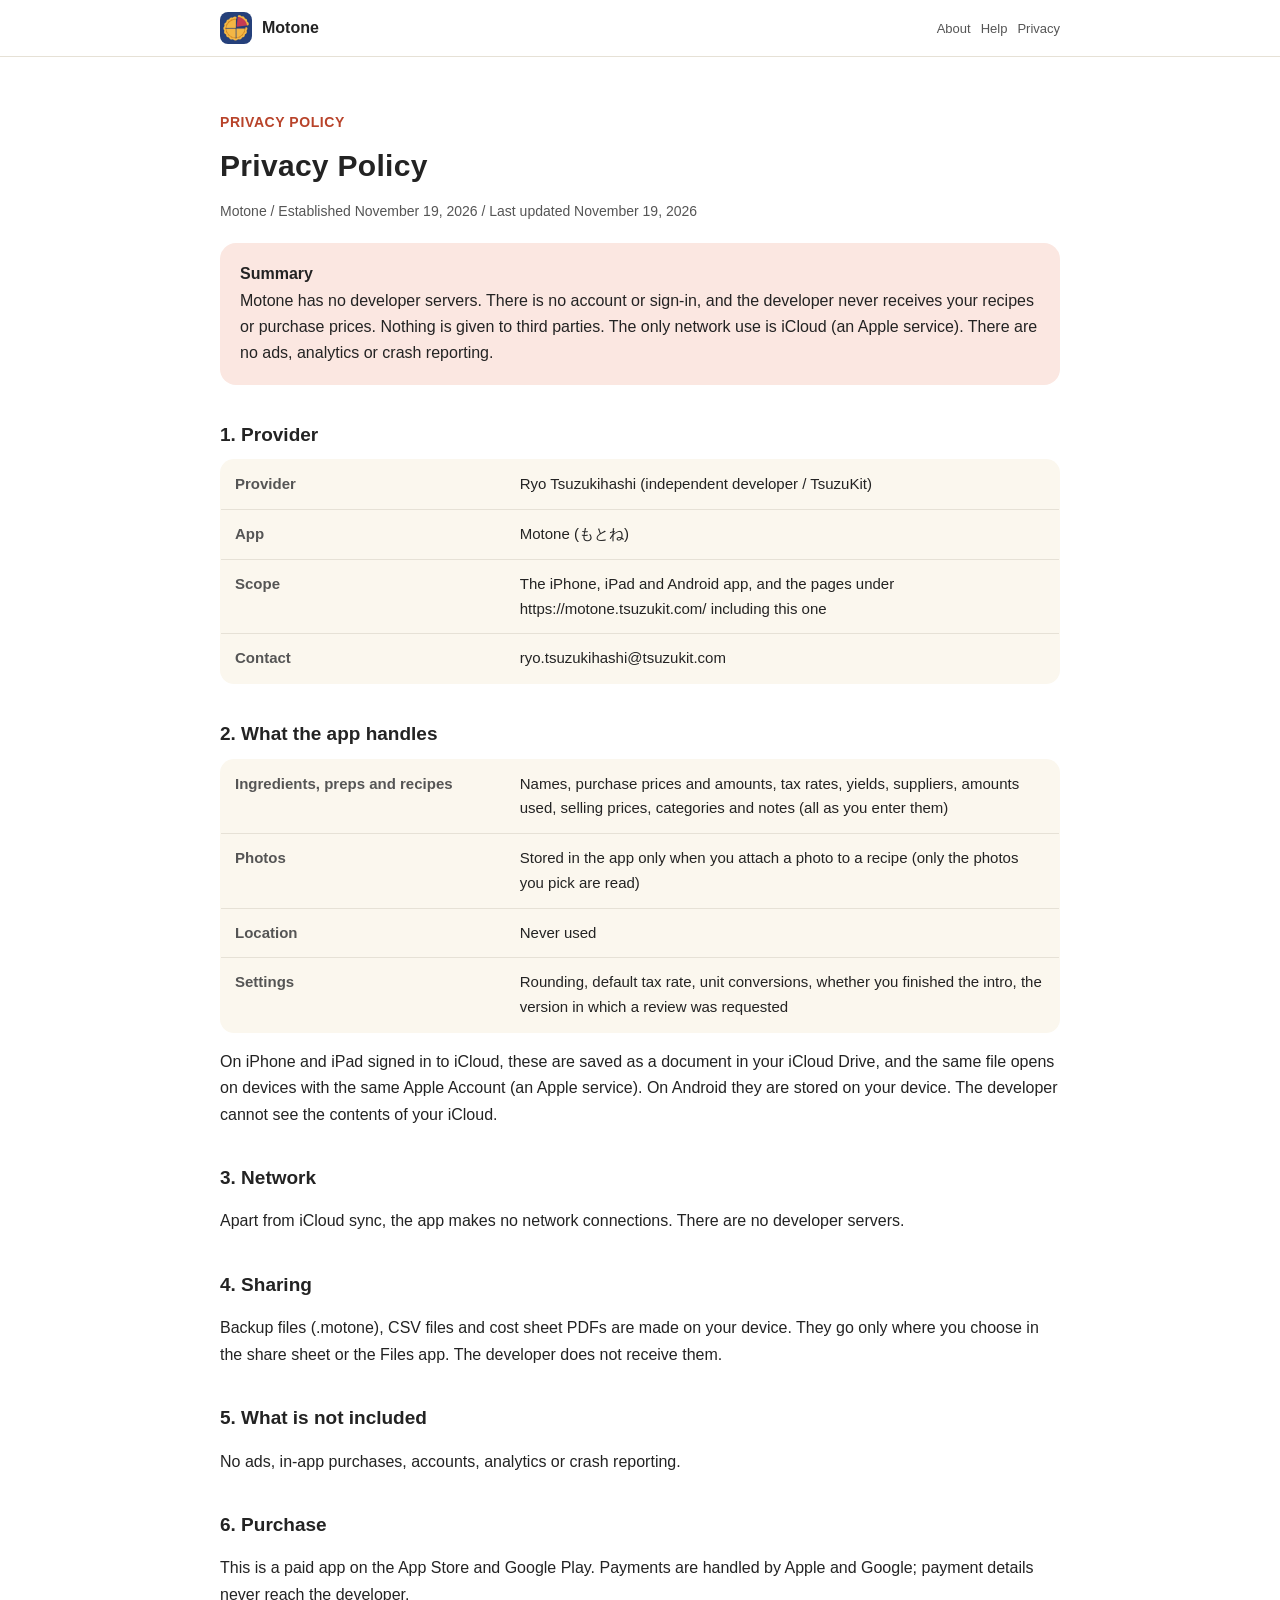
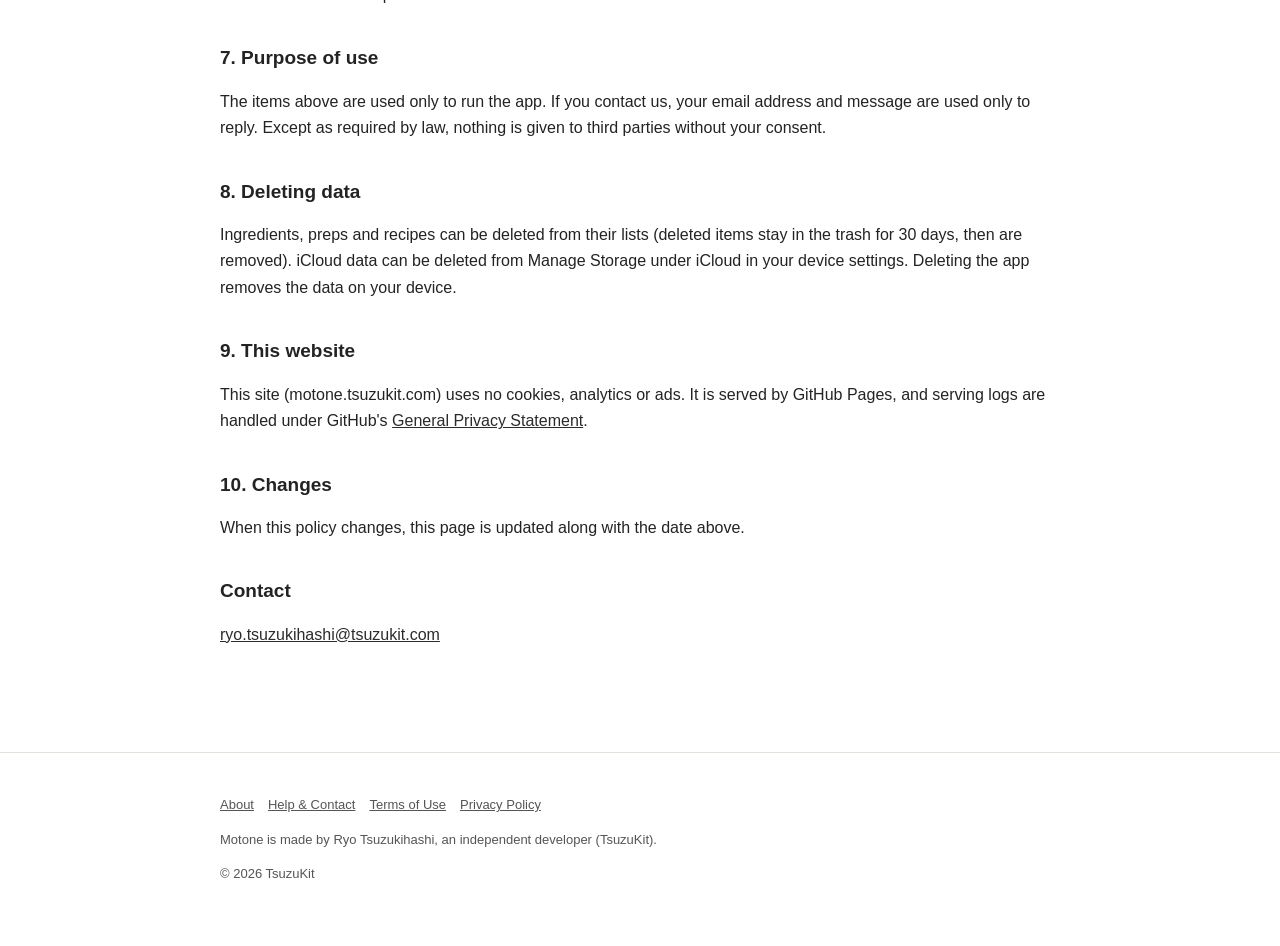
==== privacy.html @ 6764153f "Motone のサイトを出す" ====
<!DOCTYPE html>
<html lang="ja" data-title-ja="プライバシーポリシー - もとね" data-title-en="Privacy Policy - Motone">
<head>
<meta charset="UTF-8">
<meta name="viewport" content="width=device-width, initial-scale=1">
<script>(function(){var l=navigator.languages&&navigator.languages.length?navigator.languages:[navigator.language||"ja"],p="en";for(var i=0;i<l.length;i++){var c=String(l[i]).toLowerCase();if(c.indexOf("ja")===0){p="ja";break}if(c.indexOf("en")===0){p="en";break}}var d=document.documentElement;d.lang=p;var t=d.getAttribute("data-title-"+p);if(t){document.title=t}})();</script>
<title>プライバシーポリシー - もとね</title>
<meta name="description" content="もとねのプライバシーポリシー。開発者は個人情報を集めません。レシピと仕入れ値は端末の外に送りません。 / Privacy Policy for Motone. The developer collects no personal information. Your recipes and purchase prices never leave your device.">
<meta property="og:title" content="プライバシーポリシー - もとね">
<meta property="og:description" content="もとねのプライバシーポリシー。開発者は個人情報を集めません。レシピと仕入れ値は端末の外に送りません。">
<meta property="og:type" content="website">
<meta property="og:url" content="https://motone.tsuzukit.com/privacy.html">
<meta property="og:image" content="https://motone.tsuzukit.com/assets/og.jpg">
<link rel="icon" href="assets/icon.png">
<link rel="apple-touch-icon" href="assets/icon.png">
<link rel="stylesheet" href="style.css">
</head>
<body>
<div data-l="ja" lang="ja">
<header class="site"><div class="wrap">
<a class="brand" href="./"><img src="assets/icon.png" alt="" width="32" height="32">もとね</a>
<nav class="site"><a href="./">紹介</a><a href="support.html">使い方</a><a href="privacy.html">プライバシー</a></nav>
</div></header>
<main class="wrap">
<article class="doc">
<p class="eyebrow">PRIVACY POLICY</p>
<h1>プライバシーポリシー</h1>
<p class="meta">もとね／制定日 2026年11月19日／改定日 2026年11月19日</p>
<div class="summary"><strong>このポリシーの要旨</strong><br>もとねは、開発者のサーバーを持たないアプリです。アカウント登録やログインはなく、開発者があなたのレシピや仕入れ値を受け取ることはありません。第三者に渡すこともありません。通信は iCloud（Apple のサービス）だけです。広告、分析ツール、クラッシュを報告する仕組みは入れていません。</div>
<h2>1. 提供者</h2>
<table>
<tr><th>提供者</th><td>續橋涼（個人開発者 / TsuzuKit）</td></tr>
<tr><th>アプリ名</th><td>もとね（英語名 Motone）</td></tr>
<tr><th>対象</th><td>iPhone・iPad・Android 向けアプリと、このページを含む https://motone.tsuzukit.com/ 配下のページ</td></tr>
<tr><th>連絡先</th><td>ryo.tsuzukihashi@tsuzukit.com</td></tr>
</table>
<h2>2. アプリが扱うもの</h2>
<table>
<tr><th>材料・中間品・レシピ</th><td>名前・仕入れの値段と量・税率・歩留まり・仕入先・使う量・売価・分類・メモ（どれもあなたが入れたもの）</td></tr>
<tr><th>写真</th><td>レシピに写真を付けたときだけ、その写真をアプリの中に保存します（写真のライブラリは選んだ写真だけを読みます）</td></tr>
<tr><th>位置</th><td>使いません</td></tr>
<tr><th>アプリの設定</th><td>端数の処理・既定の税率・単位の換算・案内を終えたかどうか・レビューのお願いを出した版</td></tr>
</table>
<p>これらは、iCloud に入っている iPhone・iPad ではあなたの iCloud Drive の書類として保存し、同じ Apple アカウントの端末で同じものを開きます（Apple のサービス）。Android では端末の中に保存します。開発者は、あなたの iCloud の中身を見ることはできません。</p>
<h2>3. 通信</h2>
<p>iCloud との同期のほかに、通信はしません。開発者のサーバーはありません。</p>
<h2>4. 書き出し</h2>
<p>控えのファイル（.motone）・CSV・原価表の PDF は端末の中で作ります。送り先は、あなたが共有の画面やファイル App で選んだ場所です。開発者には届きません。</p>
<h2>5. 入れていないもの</h2>
<p>広告・アプリ内課金・アカウント登録・分析ツール・クラッシュの報告は入れていません。</p>
<h2>6. 購入</h2>
<p>本アプリは App Store と Google Play の有料アプリです。お支払いは Apple・Google が処理し、支払いの情報は開発者には届きません。</p>
<h2>7. 情報を使う目的</h2>
<p>上のものは、アプリを動かすためだけに使います。お問い合わせをいただいたときは、メールアドレスと内容をお返事のためだけに使います。法令にもとづく場合を除き、本人の同意なく第三者に渡すことはありません。</p>
<h2>8. 消したいとき</h2>
<p>材料・中間品・レシピは、それぞれの一覧から消せます（消したものはゴミ箱に30日残り、そのあと消えます）。iCloud の記録は、端末の設定の iCloud の「ストレージを管理」から消せます。アプリを消すと、端末の中のデータは消えます。</p>
<h2>9. このウェブサイトについて</h2>
<p>このサイト（motone.tsuzukit.com）は、Cookie も、アクセスを計測する仕組みも、広告も使っていません。サイトは GitHub Pages で配信しており、配信の記録は GitHub の <a href="https://docs.github.com/ja/site-policy/privacy-policies/github-general-privacy-statement">プライバシーについての声明</a> に沿って扱われます。</p>
<h2>10. 改定</h2>
<p>このポリシーを変えるときは、このページを書きかえ、上の改定日を新しくします。</p>
<h2>お問い合わせ</h2>
<p><a href="mailto:ryo.tsuzukihashi@tsuzukit.com">ryo.tsuzukihashi@tsuzukit.com</a></p>
</article>
</main>
<footer class="site"><div class="wrap">
<p><a href="./">紹介</a><a href="support.html">使い方とお問い合わせ</a><a href="terms.html">利用規約</a><a href="privacy.html">プライバシーポリシー</a></p>
<p>もとねは、個人開発者の續橋涼（TsuzuKit）が作っているアプリです。</p>
<p>© 2026 TsuzuKit</p>
</div></footer>
</div>
<div data-l="en" lang="en">
<header class="site"><div class="wrap">
<a class="brand" href="./"><img src="assets/icon.png" alt="" width="32" height="32">Motone</a>
<nav class="site"><a href="./">About</a><a href="support.html">Help</a><a href="privacy.html">Privacy</a></nav>
</div></header>
<main class="wrap">
<article class="doc">
<p class="eyebrow">PRIVACY POLICY</p>
<h1>Privacy Policy</h1>
<p class="meta">Motone / Established November 19, 2026 / Last updated November 19, 2026</p>
<div class="summary"><strong>Summary</strong><br>Motone has no developer servers. There is no account or sign-in, and the developer never receives your recipes or purchase prices. Nothing is given to third parties. The only network use is iCloud (an Apple service). There are no ads, analytics or crash reporting.</div>
<h2>1. Provider</h2>
<table>
<tr><th>Provider</th><td>Ryo Tsuzukihashi (independent developer / TsuzuKit)</td></tr>
<tr><th>App</th><td>Motone (もとね)</td></tr>
<tr><th>Scope</th><td>The iPhone, iPad and Android app, and the pages under https://motone.tsuzukit.com/ including this one</td></tr>
<tr><th>Contact</th><td>ryo.tsuzukihashi@tsuzukit.com</td></tr>
</table>
<h2>2. What the app handles</h2>
<table>
<tr><th>Ingredients, preps and recipes</th><td>Names, purchase prices and amounts, tax rates, yields, suppliers, amounts used, selling prices, categories and notes (all as you enter them)</td></tr>
<tr><th>Photos</th><td>Stored in the app only when you attach a photo to a recipe (only the photos you pick are read)</td></tr>
<tr><th>Location</th><td>Never used</td></tr>
<tr><th>Settings</th><td>Rounding, default tax rate, unit conversions, whether you finished the intro, the version in which a review was requested</td></tr>
</table>
<p>On iPhone and iPad signed in to iCloud, these are saved as a document in your iCloud Drive, and the same file opens on devices with the same Apple Account (an Apple service). On Android they are stored on your device. The developer cannot see the contents of your iCloud.</p>
<h2>3. Network</h2>
<p>Apart from iCloud sync, the app makes no network connections. There are no developer servers.</p>
<h2>4. Sharing</h2>
<p>Backup files (.motone), CSV files and cost sheet PDFs are made on your device. They go only where you choose in the share sheet or the Files app. The developer does not receive them.</p>
<h2>5. What is not included</h2>
<p>No ads, in-app purchases, accounts, analytics or crash reporting.</p>
<h2>6. Purchase</h2>
<p>This is a paid app on the App Store and Google Play. Payments are handled by Apple and Google; payment details never reach the developer.</p>
<h2>7. Purpose of use</h2>
<p>The items above are used only to run the app. If you contact us, your email address and message are used only to reply. Except as required by law, nothing is given to third parties without your consent.</p>
<h2>8. Deleting data</h2>
<p>Ingredients, preps and recipes can be deleted from their lists (deleted items stay in the trash for 30 days, then are removed). iCloud data can be deleted from Manage Storage under iCloud in your device settings. Deleting the app removes the data on your device.</p>
<h2>9. This website</h2>
<p>This site (motone.tsuzukit.com) uses no cookies, analytics or ads. It is served by GitHub Pages, and serving logs are handled under GitHub's <a href="https://docs.github.com/en/site-policy/privacy-policies/github-general-privacy-statement">General Privacy Statement</a>.</p>
<h2>10. Changes</h2>
<p>When this policy changes, this page is updated along with the date above.</p>
<h2>Contact</h2>
<p><a href="mailto:ryo.tsuzukihashi@tsuzukit.com">ryo.tsuzukihashi@tsuzukit.com</a></p>
</article>
</main>
<footer class="site"><div class="wrap">
<p><a href="./">About</a><a href="support.html">Help & Contact</a><a href="terms.html">Terms of Use</a><a href="privacy.html">Privacy Policy</a></p>
<p>Motone is made by Ryo Tsuzukihashi, an independent developer (TsuzuKit).</p>
<p>© 2026 TsuzuKit</p>
</div></footer>
</div>
</body>
</html>
---- style.css ----
/* もとね — 白い地・墨の文字・朱の差し色（白の上で 4.5:1 以上） */
:root {
  --paper: #ffffff; --card: #fbf7ee; --ink: #232323; --sub: #555555; --line: #e6e1d6;
  --vermilion: #b8432a; --vermilion-soft: #fbe7e1; --navy: #2b2b2b; --correct: #3f7a33;
}
@media (prefers-color-scheme: dark) {
  :root { --paper: #121418; --card: #1b1e24; --ink: #eef0f4; --sub: #b4b9c4; --line: #2a2f38;
    --vermilion: #ffd45c; --vermilion-soft: #2a2618; --navy: #ffd45c; --correct: #9fd08c; }
}
* { box-sizing: border-box; }
html { -webkit-text-size-adjust: 100%; }
body { margin: 0; background: var(--paper); color: var(--ink); line-height: 1.8;
  font-family: -apple-system, BlinkMacSystemFont, "Hiragino Sans", "Hiragino Kaku Gothic ProN", "Noto Sans JP", sans-serif; }
a { color: var(--navy); }
.wrap { max-width: 880px; margin: 0 auto; padding: 0 20px; }
header.site { border-bottom: 1px solid var(--line); background: var(--paper); position: sticky; top: 0; z-index: 5; }
header.site .wrap { display: flex; align-items: center; gap: 16px; min-height: 56px; }
.brand { display: flex; align-items: center; gap: 10px; font-weight: 800; text-decoration: none; color: var(--ink); margin-right: auto; }
.brand img { width: 32px; height: 32px; border-radius: 8px; }
nav.site a { font-size: 14px; text-decoration: none; color: var(--sub); margin-left: 14px; white-space: nowrap; }
nav.site a:hover { color: var(--ink); }
.hero { padding: 56px 0 40px; display: grid; gap: 32px; align-items: center; }
@media (min-width: 760px) { .hero { grid-template-columns: 1.1fr 0.9fr; } }
.eyebrow { color: var(--vermilion); font-weight: 700; font-size: 14px; letter-spacing: 0.04em; }
h1 { font-size: clamp(30px, 6vw, 46px); line-height: 1.35; margin: 8px 0 16px; letter-spacing: 0.01em; }
h2 { font-size: 24px; margin: 56px 0 16px; line-height: 1.5; }
h3 { font-size: 17px; margin: 0 0 6px; }
.lead { font-size: 17px; color: var(--sub); }
.cta { display: inline-block; margin-top: 20px; background: var(--vermilion); color: #ffffff; font-weight: 700; text-decoration: none;
  padding: 14px 26px; border-radius: 16px; }
.note { font-size: 13px; color: var(--sub); }
.hero img { width: 100%; max-width: 320px; height: auto; justify-self: center; }
.grid { display: grid; gap: 14px; }
@media (min-width: 700px) { .grid.two { grid-template-columns: 1fr 1fr; } .grid.three { grid-template-columns: repeat(3, 1fr); } }
.card { background: var(--card); border: 1px solid var(--line); border-radius: 18px; padding: 20px; }
.card.em { background: var(--vermilion-soft); border-color: transparent; }
.steps { counter-reset: step; }
.steps .card { position: relative; padding-left: 62px; }
.steps .card::before { counter-increment: step; content: counter(step); position: absolute; left: 18px; top: 18px; width: 32px; height: 32px;
  border-radius: 50%; border: 2.5px solid var(--vermilion); color: var(--vermilion); font-weight: 800; display: grid; place-items: center; }
table { width: 100%; border-collapse: collapse; background: var(--card); border: 1px solid var(--line); border-radius: 14px; overflow: hidden; }
th, td { text-align: left; padding: 12px 14px; border-bottom: 1px solid var(--line); vertical-align: top; font-size: 15px; }
th { width: 34%; color: var(--sub); font-weight: 600; }
tr:last-child th, tr:last-child td { border-bottom: none; }
.doc { padding: 40px 0 24px; }
.doc h1 { font-size: 30px; }
.doc h2 { font-size: 19px; margin: 36px 0 10px; }
.doc .meta { color: var(--sub); font-size: 14px; }
.doc .summary { background: var(--vermilion-soft); border-radius: 16px; padding: 18px 20px; margin: 20px 0; }
details { background: var(--card); border: 1px solid var(--line); border-radius: 14px; padding: 14px 18px; }
details + details { margin-top: 10px; }
summary { font-weight: 700; cursor: pointer; }
footer.site { border-top: 1px solid var(--line); margin-top: 64px; padding: 28px 0 48px; color: var(--sub); font-size: 13px; }
footer.site a { color: var(--sub); margin-right: 14px; }
.qid { font-family: ui-monospace, SFMono-Regular, Menlo, monospace; background: var(--card); border: 1px solid var(--line);
  border-radius: 8px; padding: 2px 8px; }
/* 端末の言語に合うほうだけ見せる（build.py が両方を1ページに入れる） */
html[lang="ja"] [data-l="en"], html[lang="en"] [data-l="ja"] { display: none; }
[lang="en"] { line-height: 1.65; }
[lang="en"] h1 { line-height: 1.2; }
[lang="en"] nav.site a { font-size: 13px; margin-left: 10px; }
@media (max-width: 480px) { nav.site a { font-size: 12px; margin-left: 8px; } header.site .wrap { gap: 4px; } .brand { gap: 7px; font-size: 15px; } }
.brand { white-space: nowrap; flex-shrink: 0; }
/* 幅の狭い画面では、上の帯の「紹介」を出さない（左のアプリ名が同じ行き先） */
@media (max-width: 480px) { nav.site a:first-child { display: none; } }
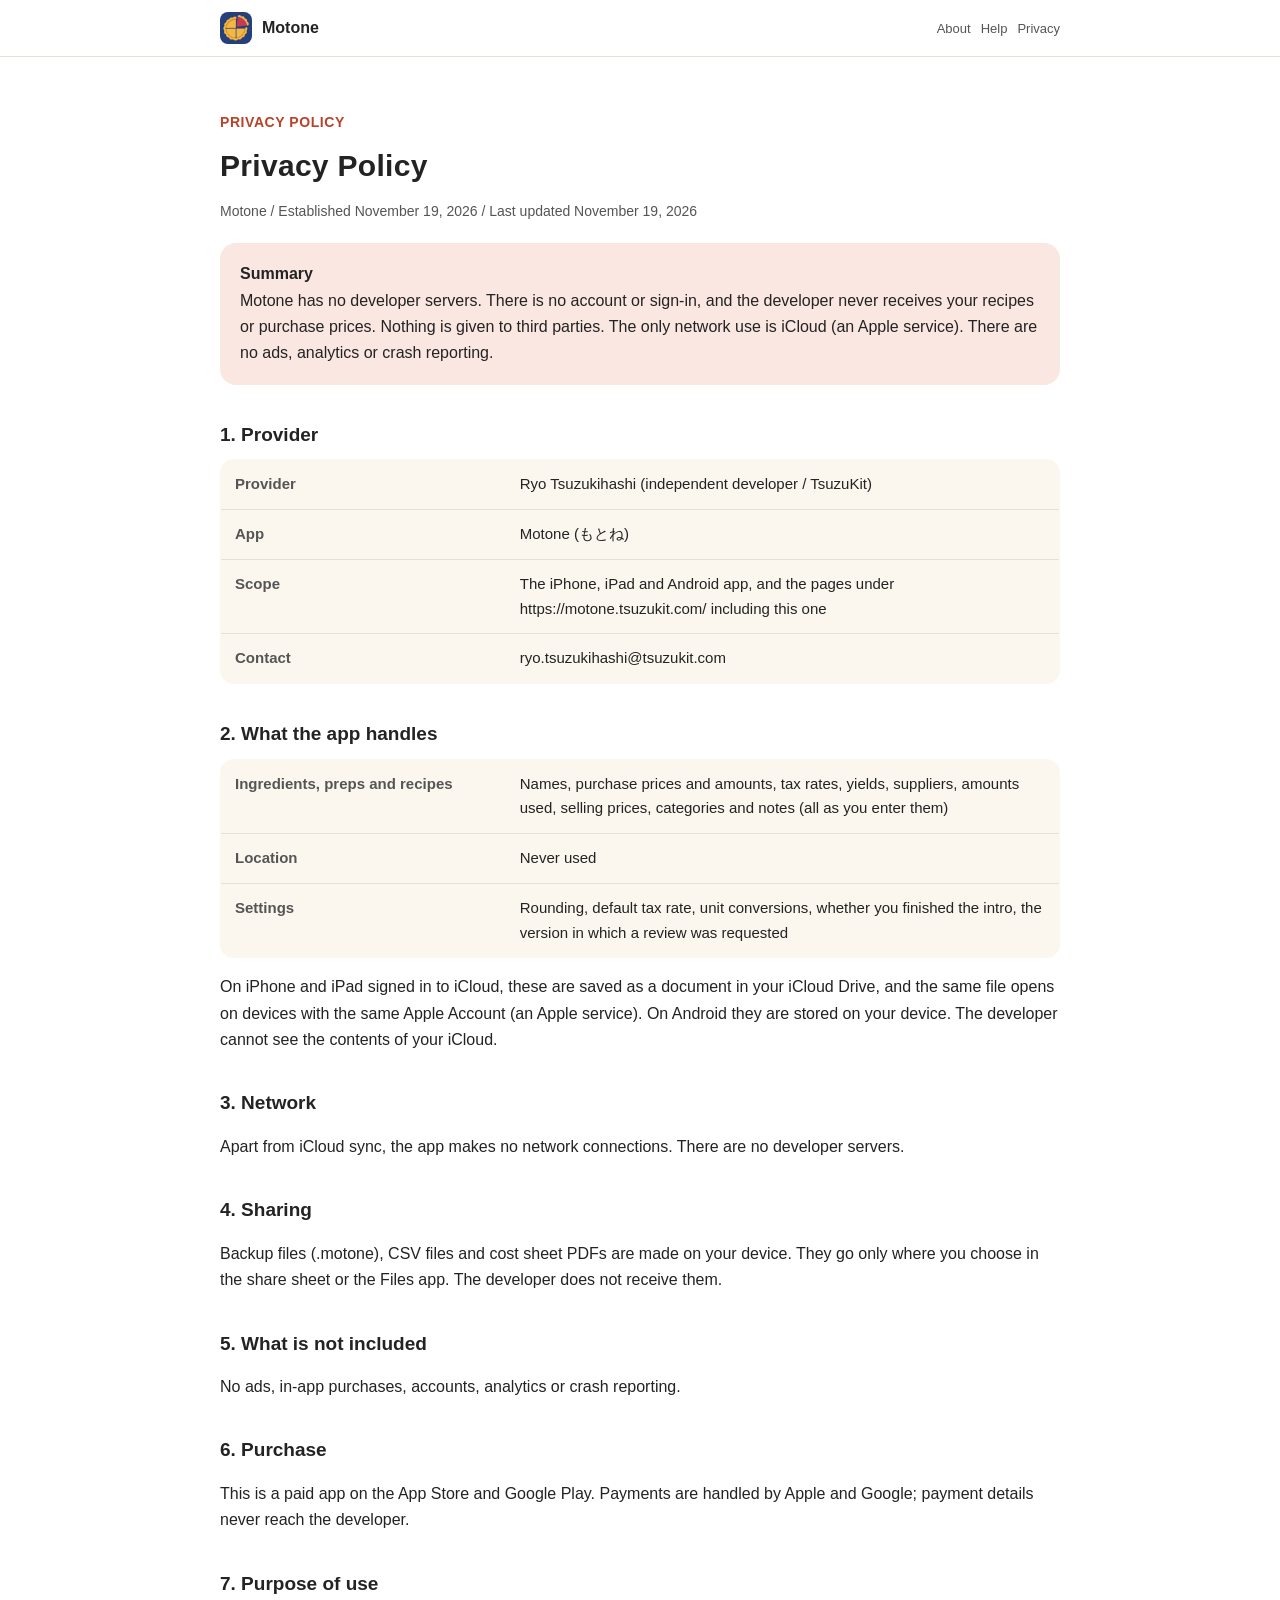
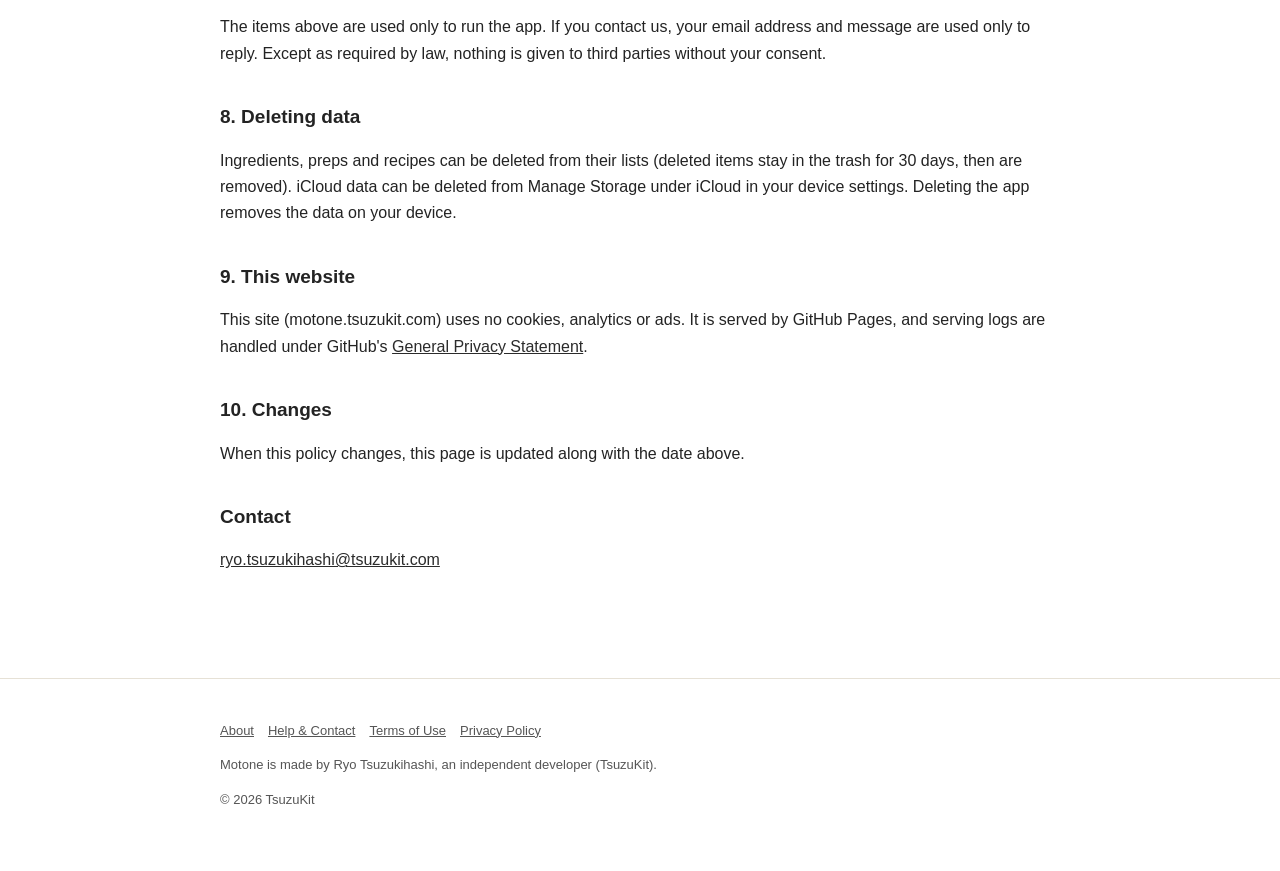
==== commit 43e1c7bd: "プライバシーと規約から、作っていないレシピの写真の行を外す" ====
--- a/privacy.html
+++ b/privacy.html
@@ -37,7 +37,6 @@
 <h2>2. アプリが扱うもの</h2>
 <table>
 <tr><th>材料・中間品・レシピ</th><td>名前・仕入れの値段と量・税率・歩留まり・仕入先・使う量・売価・分類・メモ（どれもあなたが入れたもの）</td></tr>
-<tr><th>写真</th><td>レシピに写真を付けたときだけ、その写真をアプリの中に保存します（写真のライブラリは選んだ写真だけを読みます）</td></tr>
 <tr><th>位置</th><td>使いません</td></tr>
 <tr><th>アプリの設定</th><td>端数の処理・既定の税率・単位の換算・案内を終えたかどうか・レビューのお願いを出した版</td></tr>
 </table>
@@ -89,7 +88,6 @@
 <h2>2. What the app handles</h2>
 <table>
 <tr><th>Ingredients, preps and recipes</th><td>Names, purchase prices and amounts, tax rates, yields, suppliers, amounts used, selling prices, categories and notes (all as you enter them)</td></tr>
-<tr><th>Photos</th><td>Stored in the app only when you attach a photo to a recipe (only the photos you pick are read)</td></tr>
 <tr><th>Location</th><td>Never used</td></tr>
 <tr><th>Settings</th><td>Rounding, default tax rate, unit conversions, whether you finished the intro, the version in which a review was requested</td></tr>
 </table>
